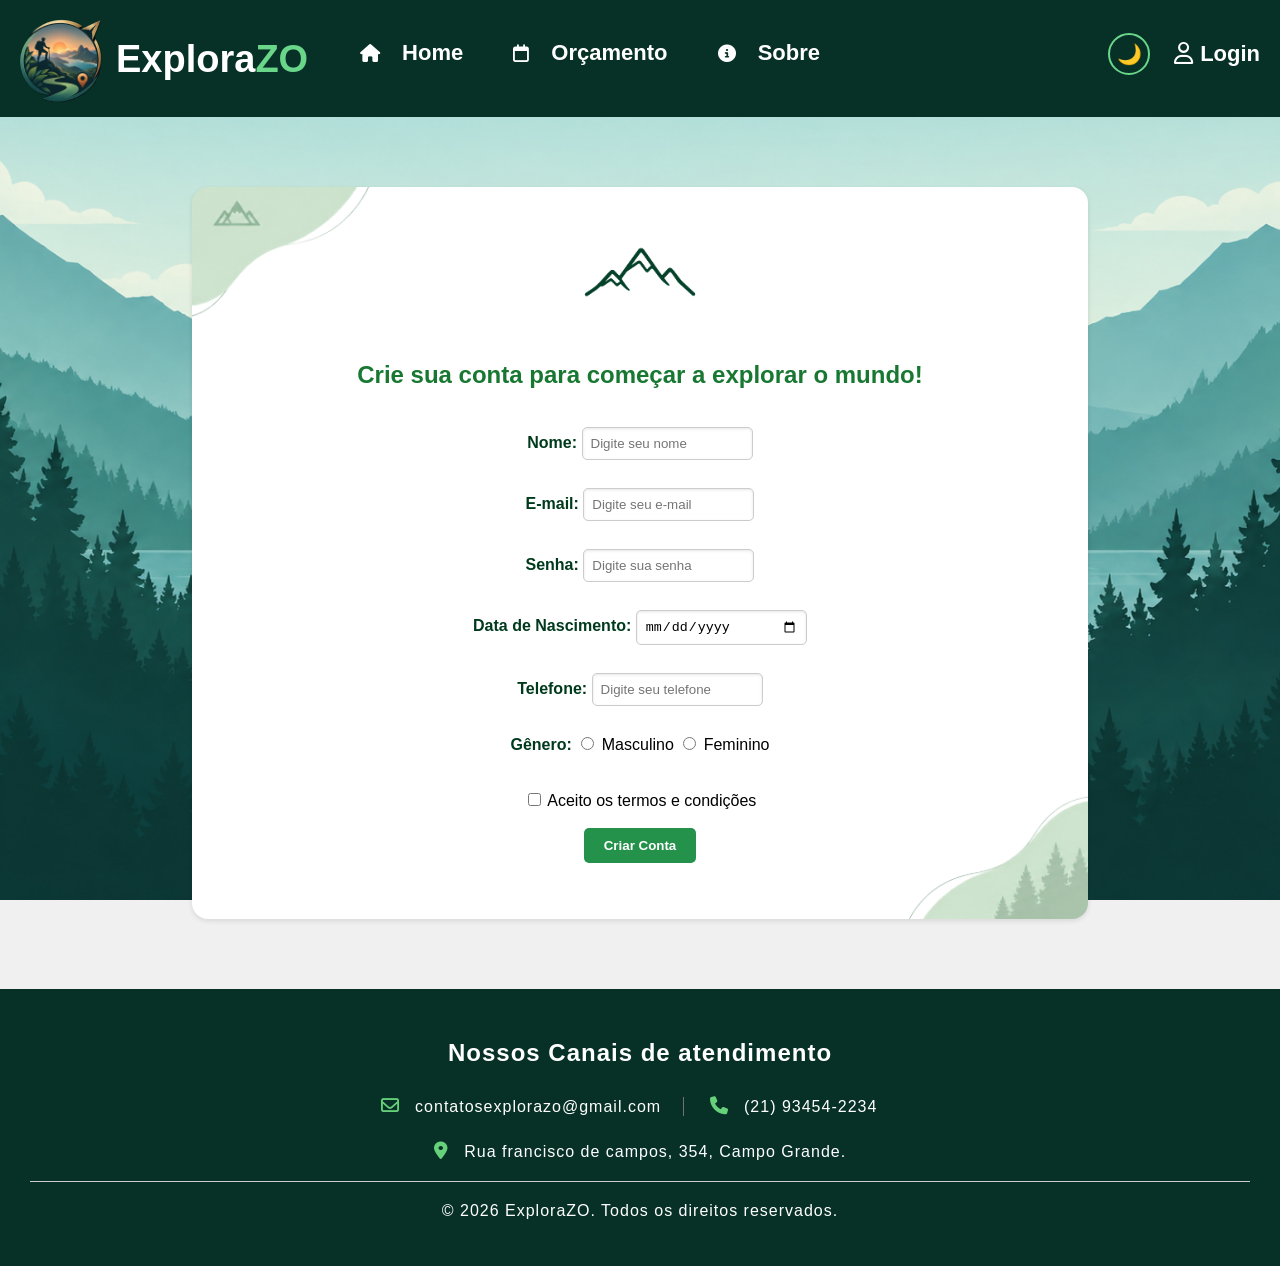
==== criarconta.html @ 8e2c16f5 "Add files via upload" ====
<!--Parte do Brian-->
<!DOCTYPE html>
<html lang="pt-BR">
    <head>
        <meta charset="UTF-8">
        <meta name="viewport" content="width=device-width, initial-scale=1.0">
        <link rel="stylesheet" href="https://cdnjs.cloudflare.com/ajax/libs/font-awesome/6.5.2/css/all.min.css">
        <link rel="stylesheet" href="CSS/style.css" type="text/css">
        <title>ExploraZO - Criar Conta</title>
        <script src="JS/tema.js"></script>
    </head>
    <body>
        <header>
            <img src="imagens/explorazo.png" alt="logo do ExploraZo." width="120px">
            <h1>Explora<span>ZO</span></h1>
            <a href="login.html" id="login"><i class="fa-regular fa-user"></i> Login</a>
        </header>
        <nav>
            <a href="index.html"><i class="fa-solid fa-house"></i> Home</a>
            <a href="orçamento.html"><i class="fa-regular fa-calendar"></i> Orçamento</a>
            <a href="sobre.html"><i class="fa-solid fa-circle-info"></i> Sobre</a>
        </nav>

        <main id="maincriar">
            <img src="imagens/montanha-icon.png" width="130px" height="130px" alt="montanha-icon">
            <section id="principalcriar">
                <h2 style="color: rgb(24, 120, 50);">Crie sua conta para começar a explorar o mundo!</h2><br>

                <form method="GET" action="#" enctype="multipart/form-data">
                    <label for="nome" style="color: #003A1C; font-weight: bold;">Nome:</label>
                    <input type="text" id="nome" class="inputcampo" placeholder="Digite seu nome" required minlength="15" maxlength="60"><br><br>
 
                    <label for="email" style="color: #003A1C; font-weight: bold;">E-mail:</label>
                    <input type="email" id="email" class="inputcampo" placeholder="Digite seu e-mail" required><br><br>

                    <label for="senha" style="color: #003A1C; font-weight: bold;">Senha:</label>
                    <input type="password" id="senha" class="inputcampo" placeholder="Digite sua senha" required minlength="8" maxlength="8"><br><br>

                    <label for="nascimento" style="color: #003A1C; font-weight: bold;">Data de Nascimento:</label>
                    <input type="date" id="nascimento" class="inputcampo" required><br><br>
                    
                    <label for="telefone" style="color: #003A1C; font-weight: bold;">Telefone:</label>
                    <input type="tel" id="telefone" class="inputcampo" placeholder="Digite seu telefone" required minlength="11" maxlength="11"><br><br>

                    <label for="genero" style="color: #003A1C; font-weight: bold;">Gênero:</label>
                    <input type="radio" id="masculino" name="genero" value="masculino" required>
                    <label for="masculino">Masculino</label>
                    <input type="radio" id="feminino" name="genero" value="feminino" required>
                    <label for="feminino">Feminino</label><br><br>
                    

                    <br><input type="checkbox" id="termos" required>
                    <label for="termos">Aceito os termos e condições</label><br><br>
                    <button type="submit">Criar Conta</button><br><br><br>
                </form>
            </section>
        </main>
        <footer style="color: white;">
            <p><h2>Nossos Canais de atendimento</h2>              
            <p id="femail"><i class="fa-regular fa-envelope"></i> contatosexplorazo@gmail.com</p>
            <p id="ftelefone"><i class="fa-solid fa-phone"></i> (21) 93454-2234</p>
            <p><i class="fa-solid fa-location-dot"></i> Rua francisco de campos, 354, Campo Grande.</p><hr>
            <p>&copy; 2026 ExploraZO. Todos os direitos reservados.</p>
        </footer>
    </body>
</html>
    </body>
</html>
---- CSS/style.css ----
/*Essa parte do CSS foi feito pelo Brian*/
* {    
    padding: 0;
    box-sizing: border-box;
}
body {
    font-family: 'Segoe UI', sans-serif;
    background-color: #f0f0f0;
    margin: 0%;
    min-height: 100vh;
    display: flex;
    flex-direction: column;
    background-image: url("../imagens/plano-de-fundo.png");
    background-size: cover; background-position: center; background-repeat: no-repeat; background-attachment: fixed;
}
main {
    background-color: white;
    padding: 20px;
    flex-grow: 1;
    text-align: center;
    margin: 20px;
    border-radius: 16px;
    box-shadow: 0px 2px 5px rgba(0, 0, 0, 0.1);
    background-image: url("../imagens/fundocima.png"), url("../imagens/fundobaixo.png");
    background-position: top left, bottom right; background-size: 800px auto, 800px auto; background-repeat: no-repeat;
    
}
#esqueceumain, #loginmain, #maincriar {
    padding: 20px;
    width: 70%;
    margin: 0 auto; margin-bottom: 70px; margin-top: 70px;
}
#sobremain, #indexmain {
    width: 90%;
    margin: 0 auto;
    margin-top: 20px;
    margin-bottom: 20px;
}
header {
    display: inline-block;
    background-color: #073127;
    color: white;
    font-size: 22px;
    font-weight: bold;
    width: 100%;
}
header img {
    left: 0%;
    top:  0%;
    position: absolute;
}
header h1 {
    font-family: 'Inter', sans-serif;
    margin: 0;
    padding: 26px;
    padding-bottom: 36px;
    margin-left: 90px; margin-top: 12px;
    font-size: 38px;
    font-weight: 700;
}

header h1 span {color: #69d68a; transition: color 0.3s ease;}
header h1 span:hover {color: #a5f3b8;}
    
a#login {
    position: absolute;
    right: 20px;
    top: 41px;
    color: white;
    text-decoration: none;
    gap: 7px;
    color: white;
    text-decoration: none;
    padding-bottom: 15px;
}
nav {
    position: absolute;
    text-align: left;
    padding: 40px;
    margin-left: 300px;
    word-spacing: 15px;
    font-size: 22px;
    display: flex;
    gap: 30px;
}
nav a {
    position: relative;
    color: white;
    padding-bottom: 15px;
    margin-left: 20px;
    color: white;
    font-weight: 600;
    text-decoration: none;
}
nav a:hover, #login:hover {
    color: #a5f3b8;
}
footer {
    text-align: center;
    color: rgb(24, 153, 7);
    padding: 30px;
    background-color: #073127;;
    letter-spacing: 1px;
    width: 100%;
}
section#historia {
    background-color: #F7F9F5;
    padding: 100px;
    border-radius: 10px;
    margin: 20px;
    padding: 20px;

    font-size: 17px;
}
section#historia img {
    width: 80% auto;
    height: 80% auto;
    border-radius: 10px;
}
.valoreslado {
    margin-left: 35px;
}
section#proposito, section#diferenciais {
    text-align: left;
    padding: 100px;
    border-radius: 10px;
    margin: 20px;
    padding: 20px;
    background-color: #F7F9F5;
    font-size: 17px;
}
section#proposito img, section#diferenciais img {
    width: 100%;
}
section#contato {
    text-align: center;
    padding: 100px;
    border-radius: 10px;
    margin: 20px;
    padding: 20px;
    background-color: #F7F9F5;
    font-size: 17px;
}
section#destinos {
    text-align: center;
    font-size: 17px;
}
.lista {
    padding: 10px;
    border-radius: 10px;
    margin: 10px;
    font-size: 17px;

}
.destinos {
    display: inline-block;
    vertical-align: top;
    width: 30%;
    margin: 1%;
}
.destinos img {
    width: 100%;
    height: auto;
    border-radius: 10px;
}
.centro {
    text-align: center;
}
.lado {
    display: inline-block;
    vertical-align: top;
    width: 48%;
}
input#nome, input#email, input#senha, input#telefone, input#nascimento, input#data, textarea#mensagem, select#destino {
    width: 20%;
    padding: 8px;
    margin-bottom: 10px;
    border-radius: 5px;
    border: 1px solid #ccc;
}
button {
    font-weight: 600;
    padding: 10px 20px;
    background-color: #25924B;
    color: white;
    border: none;
    border-radius: 5px;
    cursor: pointer;
}
.botaosemlinha {
    text-decoration: none;
    color: white;
}
button:hover {
    background-color: #37db60;
    color: white;
}
footer hr {
    margin: 20px 0;
    border: none;
    border-bottom: 1px solid #ccc;
}
#femail {
    display: inline-block;
    margin: 10px;
    padding-inline-end: 22px;
    border-right: rgb(114, 114, 114) 1px solid;
}
#ftelefone {
    display: inline-block;
    margin: 10px;
}
i {
    margin-right: 1px;
}
nav a i, .login-btn i {
    font-size: 18px;
}
button i {
    margin-right: 10px;
}
footer i {
    color: #66d17a;
    margin-right: 10px;
    font-size: 18px;
}
.ativo, #login.ativo {
    color: #8fe2a1;
}
a.ativo::after {
    content: "";
    position: absolute;
    bottom: 0;
    left: 0;
    width: 100%;
    height: 3px;
    background-color: #8fe2a1;
    border-radius: 3px;
}
#femail, #ftelefone {
    display: inline-block;
    margin: 10px;
    padding-inline-end: 22px;
}
.inputcampo {
    box-shadow: inset 0 1px 3px rgba(0, 0, 0, 0.1);
}
/*Essa parte do CSS foi feito pelo Brian*/






/*Essa parte do CSS foi feito pelo Bruno*/
.galeria {
    display: grid;
    grid-template-columns: 1fr 1fr;
    grid-template-rows: 150px 150px;
    gap: 5px;
    width: 500px;
}

.galeria img {
    width: 100%;
    height: 100%;
    object-fit: cover;
    border-radius: 15px;
}

.galeria img:first-child {
    grid-row: 1 / 3;
}

#campo-busca {
    display: block;
    margin: 0 auto;
    width: 450px;
    height: 35px;
    margin-top: 75px;
    border-radius: 12px;
    padding-left: 20px;
}

#cliches{
    margin: 10;
    font-size: 22px;
    font-weight: bold;
}

#destaques{
    color: rgb(24, 120, 50);
    font-size: 40px;
    font-weight: bold;
    margin: 15px;
}

#mapa {
    position: relative;
    top: 20px;
}

.fotobaixo {
    width: 30%;
    border-radius: 15px;
}

#container {
    display: flex;
    align-items: center;
    text-align: center;
    gap: 65px;
    margin: 0 auto;
    justify-content: center;
}

#mapa {
    width: 400px;
    height: auto;
    border-radius: 10px;
}

#bloco1 img {
    margin: 15px;
    border-radius: 15px;
    width: 100%;
    height: 100%;
    object-fit: cover;
}

#bloco1 {
    display: grid;
    grid-template-columns: 1fr 1fr;
    grid-template-rows: 150px 150px;
    gap: 5px;
    width: 500px;
}

#bloco1 img:first-child {
    grid-row: 1 / 3;
}
/*Essa parte do CSS foi feito pelo Bruno*/






/*Essa parte do CSS foi feito pelo Vinicius*/
body:has(#experiencias) main {
    width: calc(100% - 40px);
    max-width: 1200px;
    margin: 25px auto;
    padding: 30px;
    box-sizing: border-box;
    background-color: #fff;
}

body:has(#experiencias) main h2 {
    color: rgb(24, 120, 50);
}

.introducao {
    max-width: 750px;
    margin: 0 auto 24px;
    color: #606860;
    line-height: 1.6;
}

body:has(#experiencias) #destinos {
    margin-bottom: 35px;
}

.lista-destinos {
    display: grid;
    grid-template-columns: repeat(3, minmax(0, 1fr));
    gap: 22px;
    margin-top: 25px;
}

body:has(#experiencias) .destinos {
    width: 100%;
    min-width: 0;
    margin: 0;
}

body:has(#experiencias) .destinos img {
    display: block;
    width: 100%;
    height: 220px;
    object-fit: cover;
    border-radius: 10px;
}

body:has(#experiencias) .destinos figcaption {
    padding: 10px 5px;
    font-weight: bold;
}

#experiencias {
    padding: 30px 22px;
    margin: 0 0 30px;
    text-align: center;
    background-color: #f7f9f5;
    border-radius: 12px;
}

#experiencias h2 {
    margin-top: 0;
    margin-bottom: 8px;
    font-size: 28px;
}

.lista-servicos {
    display: grid;
    grid-template-columns: repeat(2, minmax(0, 1fr));
    gap: 20px;
    max-width: 900px;
    margin: 25px auto;
}

.servico {
    padding: 22px;
    text-align: left;
    background-color: #fff;
    border: 1px solid #dce7dc;
    border-radius: 10px;
    transition: box-shadow 0.2s, transform 0.2s;
}

.servico:hover {
    transform: translateY(-3px);
    box-shadow: 0 5px 14px rgba(0, 0, 0, 0.08);
}

.servico h3 {
    margin-top: 0;
    color: rgb(24, 120, 50);
    font-size: 20px;
}

.servico p {
    color: #555;
    line-height: 1.6;
}

.servico span {
    display: block;
    margin-top: 14px;
    color: rgb(24, 120, 50);
    font-size: 14px;
    font-weight: bold;
}

.aviso-servicos {
    color: #666;
    font-size: 13px;
}

/* Formulário */
body:has(#experiencias) #orcamento {
    padding: 30px 22px;
    margin-bottom: 25px;
    background-color: #fff;
    border-radius: 12px;
    text-align: center;
}

#orcamento form {
    width: 100%;
    max-width: 760px;
    margin: 25px auto 0;
    text-align: left;
}

#orcamento .campo {
    margin-bottom: 18px;
}

#orcamento .campo > label {
    display: block;
    margin-bottom: 7px;
    font-weight: 600;
}

#orcamento .campo input,
#orcamento .campo select,
#orcamento .campo textarea {
    display: block;
    width: 100%;
    padding: 12px;
    box-sizing: border-box;
    border: 1px solid #cfd8cf;
    border-radius: 7px;
    background-color: #fff;
    font-family: inherit;
    font-size: 15px;
}

#orcamento .campo input:focus,
#orcamento .campo select:focus,
#orcamento .campo textarea:focus {
    outline: 2px solid #9cc8a2;
    border-color: rgb(24, 120, 50);
}

#orcamento .campo textarea {
    resize: vertical;
}

/* Opções de pessoas e serviços */
#orcamento fieldset {
    margin: 20px 0;
    padding: 15px 18px;
    border: 1px solid #d5dfd4;
    border-radius: 8px;
}

#orcamento legend {
    padding: 0 6px;
    color: rgb(24, 120, 50);
    font-weight: bold;
}

#orcamento .opcao {
    display: flex;
    align-items: center;
    gap: 9px;
    margin: 10px 0;
    font-weight: normal;
    cursor: pointer;
}

#orcamento .opcao input {
    width: auto;
    margin: 0;
    accent-color: rgb(24, 120, 50);
}

/* Botão */
#orcamento button {
    display: block;
    width: 100%;
    padding: 14px 20px;
    margin-top: 20px;
    background-color: rgb(24, 120, 50);
    color: #fff;
    border: none;
    border-radius: 7px;
    font-size: 16px;
    font-weight: bold;
    cursor: pointer;
    transition: background-color 0.2s;
}

#orcamento button:hover {
    background-color: rgb(17, 95, 39);
}

.nota-formulario {
    color: #777;
    font-size: 12px;
    text-align: center;
}

/* Responsividade */
@media (max-width: 800px) {
    body:has(#experiencias) main {
        width: calc(100% - 24px);
        padding: 18px;
    }

    .lista-destinos {
        grid-template-columns: repeat(2, minmax(0, 1fr));
    }
}

@media (max-width: 600px) {
    body:has(#experiencias) main {
        width: 100%;
        margin: 12px auto;
        padding: 12px;
    }

    .lista-destinos,
    .lista-servicos {
        grid-template-columns: 1fr;
    }

    #experiencias,
    body:has(#experiencias) #orcamento {
        padding: 22px 14px;
    }

    .servico {
        padding: 18px;
    }
}

/* Mensagens de erro do formulário (JavaScript) */
.erro {
    display: block;
    margin-top: 6px;
    color: #b3261e;
    font-size: 13px;
}

/* Resumo do pedido (JavaScript) */
#resumo {
    max-width: 760px;
    margin: 25px auto 0;
    padding: 22px;
    text-align: left;
    background-color: #f7f9f5;
    border: 1px solid #d5dfd4;
    border-radius: 10px;
}

#resumo h3 {
    margin-top: 0;
    color: rgb(24, 120, 50);
}

#resumo dt {
    margin-top: 10px;
    font-weight: bold;
}

#resumo dd {
    margin: 2px 0 0;
    white-space: pre-line;
}

#orcamento #resumo button.secundario {
    background-color: #fff;
    color: rgb(24, 120, 50);
    border: 2px solid rgb(24, 120, 50);
}

/* Cards de serviços e fotos de destinos clicáveis (JavaScript) */
#experiencias .servico[role="button"],
#destinos .destinos[role="button"] {
    cursor: pointer;
}

#experiencias .servico.selecionado {
    background-color: #eef7ef;
    border-color: rgb(24, 120, 50);
    box-shadow: 0 0 0 2px rgb(24, 120, 50);
}

#experiencias .servico:focus-visible {
    outline: 2px solid #9cc8a2;
    outline-offset: 2px;
}

#destinos .destinos:focus-visible {
    outline: 2px solid #9cc8a2;
    outline-offset: 4px;
    border-radius: 10px;
}

/* Janelas (modais) de serviços e destinos (JavaScript) */
.modal-fundo {
    position: fixed;
    top: 0;
    right: 0;
    bottom: 0;
    left: 0;
    z-index: 1000;
    display: flex;
    align-items: center;
    justify-content: center;
    padding: 20px;
    background-color: rgba(0, 0, 0, 0.55);
}

.modal-fundo[hidden] {
    display: none !important;
}

.modal-caixa {
    position: relative;
    width: 100%;
    max-width: 480px;
    max-height: 90vh;
    overflow-y: auto;
    padding: 28px 24px 24px;
    text-align: left;
    background-color: #fff;
    border-radius: 12px;
    box-shadow: 0 10px 30px rgba(0, 0, 0, 0.25);
}

.modal-caixa h3 {
    margin: 0 0 10px;
    padding-right: 30px;
    color: rgb(24, 120, 50);
    font-size: 22px;
}

.modal-caixa p {
    color: #555;
    line-height: 1.6;
}

.modal-caixa ul {
    margin: 14px 0 20px;
    padding-left: 20px;
    color: #333;
    line-height: 1.8;
}

.modal-caixa img {
    display: block;
    width: 100%;
    height: 200px;
    margin: 12px 0 16px;
    object-fit: cover;
    border-radius: 8px;
}

#modal-adicionar,
#destino-escolher {
    display: block;
    width: 100%;
    padding: 12px 20px;
    background-color: rgb(24, 120, 50);
    color: #fff;
    border: none;
    border-radius: 7px;
    font-size: 16px;
    font-weight: bold;
    cursor: pointer;
}

#modal-adicionar:hover,
#destino-escolher:hover {
    background-color: rgb(17, 95, 39);
}

.botao-link {
    display: block;
    margin-bottom: 10px;
    padding: 12px 20px;
    text-align: center;
    color: rgb(24, 120, 50);
    border: 2px solid rgb(24, 120, 50);
    border-radius: 7px;
    font-weight: bold;
    text-decoration: none;
}

.botao-link:hover {
    background-color: #eef7ef;
}

.modal-fechar {
    position: absolute;
    top: 8px;
    right: 12px;
    padding: 0 8px;
    background: none;
    color: #666;
    border: none;
    font-size: 28px;
    line-height: 1;
    cursor: pointer;
}

.modal-fechar:hover {
    background: none;
    color: #000;
}
/*Essa parte do CSS foi feito pelo Vinicius*/






/*Essa parte do CSS foi feito pelo Bruno - página inicial*/


#indexmain {
    width: 90%;
    max-width: 1500px;

    margin: 25px auto;
    padding: 35px;

    background-color: #202e29;
    border-radius: 15px;
    color: white;

    box-sizing: border-box;
}

/* APRESENTAÇÃO */

#indexmain #topo-home {
    display: grid;
    grid-template-columns: 1.2fr 1fr;
    gap: 35px;
}

#indexmain #conteudo-home {
    display: flex;
    flex-direction: column;
    min-width: 0;
}

#indexmain h1 {
    font-size: 36px;
    line-height: 1.15;
    margin: 0 0 15px;
}

#indexmain h1 span {
    color: #70db91;
}

#indexmain .descricao-home {
    font-size: 16px;
    line-height: 1.6;
    color: #dddddd;
    margin: 0 0 20px;
}

/* BOTÕES */

#indexmain .botoes-home {
    display: flex;
    flex-wrap: wrap;
    gap: 15px;
    margin-bottom: 25px;
}

#indexmain .botao-principal,
#indexmain .botao-secundario {
    display: inline-block;
    padding: 12px 24px;

    border-radius: 12px;
    font-weight: bold;
    text-decoration: none;
    text-align: center;

    transition: 0.2s;
}

#indexmain .botao-principal {
    background-color: #70db91;
    color: #103b2b;
}

#indexmain .botao-secundario {
    border: 1px solid #70db91;
    color: white;
}

#indexmain .botao-principal:hover {
    background-color: #91f1ae;
}

#indexmain .botao-secundario:hover {
    background-color: #315344;
}

/* TÍTULOS DAS SEÇÕES */

#indexmain #destinos h2,
#indexmain #quem-somos h2,
#indexmain #porque-contratar h2,
#indexmain #outros-destinos h2,
#indexmain #duvidas-frequentes h2 {
    font-size: 23px;
    margin: 0 0 15px;

    border-left: 5px solid #70db91;
    padding-left: 10px;
}

/* DESTINOS EM DESTAQUE */

#indexmain .lista-destinos {
    display: grid;
    grid-template-columns: repeat(3, minmax(0, 1fr));
    gap: 15px;
}

/* CARDS DE DESTINOS */

#indexmain .card-destino,
#indexmain .card-outro {
    display: flex;
    flex-direction: column;
    align-items: flex-start;
    gap: 12px;

    min-width: 0;
    padding: 18px;

    background-color: #293d35;
    border: 1px solid #385247;
    border-radius: 18px;

    transition: 0.2s;
}

#indexmain .card-destino:hover,
#indexmain .card-outro:hover {
    transform: translateY(-5px);
    border-color: #70db91;
    background-color: #30493e;
}

#indexmain .card-destino h3,
#indexmain .card-outro h3 {
    font-size: 17px;
    margin: 0;
}

#indexmain .card-destino p,
#indexmain .card-outro p {
    font-size: 13px;
    line-height: 1.5;
    color: #dddddd;
    margin: 0;
}

#indexmain .card-destino span,
#indexmain .card-outro span {
    margin-top: auto;
    padding: 5px 10px;

    border: 1px solid #70db91;
    border-radius: 20px;

    color: #85e8a1;
    font-size: 12px;
}

/* MAPA */

#indexmain #map {
    width: 100%;
    min-height: 400px;

    background-color: #283b34;
    border: 1px solid #668577;
    border-radius: 20px;

    box-sizing: border-box;
}

/* QUEM SOMOS NÓS */

#indexmain #quem-somos {
    display: flex;
    align-items: center;
    justify-content: space-between;
    gap: 35px;

    margin-top: 45px;
    padding: 30px;

    background-color: #293d35;
    border: 1px solid #385247;
    border-radius: 18px;
}

#indexmain .texto-quem-somos {
    max-width: 750px;
}

#indexmain #quem-somos p {
    font-size: 15px;
    line-height: 1.7;
    color: #dddddd;
    margin: 0;
}

#indexmain #quem-somos .botao-principal {
    flex-shrink: 0;
}

/* POR QUE NOS CONTRATAR */

#indexmain #porque-contratar {
    margin-top: 45px;
}

#indexmain .descricao-vantagens,
#indexmain .descricao-destinos,
#indexmain .descricao-duvidas {
    font-size: 16px;
    line-height: 1.6;
    color: #dddddd;
    margin: 0 0 25px;
}

/* GRID DAS VANTAGENS */

#indexmain .grid-vantagens {
    display: grid;
    grid-template-columns: repeat(4, minmax(0, 1fr));
    gap: 20px;
}

/* CARDS DAS VANTAGENS */

#indexmain .card-vantagem {
    display: flex;
    flex-direction: column;
    gap: 12px;

    min-width: 0;
    padding: 22px;

    background-color: #293d35;
    border: 1px solid #385247;
    border-radius: 18px;

    transition: 0.2s;
}

#indexmain .card-vantagem:hover {
    transform: translateY(-5px);
    border-color: #70db91;
    background-color: #30493e;
}

#indexmain .card-vantagem i {
    font-size: 27px;
    color: #70db91;
    margin-bottom: 5px;
}

#indexmain .card-vantagem h3 {
    font-size: 17px;
    margin: 0;
}

#indexmain .card-vantagem p {
    font-size: 14px;
    line-height: 1.6;
    color: #dddddd;
    margin: 0;
}

/* OUTROS DESTINOS */

#indexmain #outros-destinos {
    margin-top: 45px;
}

#indexmain .grid-destinos {
    display: grid;
    grid-template-columns: repeat(4, minmax(0, 1fr));
    gap: 20px;
}

#indexmain .card-outro {
    min-height: 160px;
    padding: 22px;
}

/* DÚVIDAS FREQUENTES */

#indexmain #duvidas-frequentes {
    margin-top: 45px;
}

#indexmain .lista-duvidas {
    display: flex;
    flex-direction: column;
    gap: 12px;
}

/* CAIXAS DAS PERGUNTAS */

#indexmain .duvida {
    background-color: #293d35;
    border: 1px solid #385247;
    border-radius: 15px;

    overflow: hidden;
    transition: 0.2s;
}

#indexmain .duvida:hover {
    border-color: #70db91;
}

#indexmain .duvida[open] {
    border-color: #70db91;
    background-color: #30493e;
}

/* TÍTULOS DAS PERGUNTAS */

#indexmain .duvida summary {
    display: flex;
    align-items: center;
    justify-content: space-between;
    gap: 15px;

    padding: 20px;

    cursor: pointer;
    font-size: 16px;
    font-weight: bold;
    list-style: none;
}

#indexmain .duvida summary::-webkit-details-marker {
    display: none;
}

/* ÍCONE DE ABRIR E FECHAR */

#indexmain .duvida summary::after {
    content: "+";

    font-size: 25px;
    font-weight: normal;
    color: #70db91;
}

#indexmain .duvida[open] summary::after {
    content: "−";
}

/* RESPOSTAS */

#indexmain .duvida p {
    font-size: 15px;
    line-height: 1.7;
    color: #dddddd;

    margin: 0;
    padding: 0 20px 20px;
}

/* RESPONSIVIDADE - TABLETS */

@media (max-width: 1100px) {

    #indexmain #topo-home {
        grid-template-columns: 1fr;
    }

    #indexmain #map {
        min-height: 350px;
    }

    #indexmain .grid-vantagens,
    #indexmain .grid-destinos {
        grid-template-columns: repeat(2, minmax(0, 1fr));
    }

}

/* RESPONSIVIDADE - CELULARES */

@media (max-width: 650px) {

    #indexmain {
        width: 95%;
        padding: 20px;
    }

    #indexmain h1 {
        font-size: 28px;
    }

    #indexmain .lista-destinos,
    #indexmain .grid-vantagens,
    #indexmain .grid-destinos {
        grid-template-columns: 1fr;
    }

    #indexmain #quem-somos {
        flex-direction: column;
        align-items: flex-start;
        padding: 22px;
    }

    #indexmain #map {
        min-height: 300px;
    }

    #indexmain .duvida summary {
        font-size: 14px;
        padding: 15px;
    }

    #indexmain .duvida p {
        font-size: 14px;
        padding: 0 15px 15px;
    }

}
/*Essa parte foi feita pelo bruno*/

/*Essa parte do CSS foi feito pelo Vinicius - modo claro e escuro*/

#botao-tema {
    position: absolute;
    top: 33px;
    right: 130px;
    z-index: 900;
    width: 42px;
    height: 42px;
    padding: 0;
    font-size: 20px;
    line-height: 1;
    background-color: transparent;
    color: #fff;
    border: 2px solid #69d68a;
    border-radius: 50%;
    cursor: pointer;
}

#botao-tema:hover {
    background-color: rgba(105, 214, 138, 0.2);
}

#botao-tema.flutuante {
    position: fixed;
    top: auto;
    right: 18px;
    bottom: 18px;
    background-color: #073127;
    box-shadow: 0 4px 12px rgba(0, 0, 0, 0.3);
}

/* Home no modo claro (a home do Bruno é escura por padrão) */

html:not(.modo-escuro) #indexmain {
    background-color: #fff;
    color: #1f2d27;
}

html:not(.modo-escuro) #indexmain h1 span {
    color: rgb(24, 120, 50);
}

html:not(.modo-escuro) #indexmain #destinos h2,
html:not(.modo-escuro) #indexmain #quem-somos h2,
html:not(.modo-escuro) #indexmain #porque-contratar h2,
html:not(.modo-escuro) #indexmain #outros-destinos h2,
html:not(.modo-escuro) #indexmain #duvidas-frequentes h2 {
    color: rgb(24, 120, 50);
    border-left-color: rgb(24, 120, 50);
}

html:not(.modo-escuro) #indexmain .descricao-home,
html:not(.modo-escuro) #indexmain .descricao-vantagens,
html:not(.modo-escuro) #indexmain .descricao-destinos,
html:not(.modo-escuro) #indexmain .descricao-duvidas,
html:not(.modo-escuro) #indexmain .card-destino p,
html:not(.modo-escuro) #indexmain .card-outro p,
html:not(.modo-escuro) #indexmain .card-vantagem p,
html:not(.modo-escuro) #indexmain #quem-somos p,
html:not(.modo-escuro) #indexmain .duvida p {
    color: #555;
}

html:not(.modo-escuro) #indexmain .botao-principal {
    background-color: rgb(24, 120, 50);
    color: #fff;
}

html:not(.modo-escuro) #indexmain .botao-principal:hover {
    background-color: rgb(17, 95, 39);
}

html:not(.modo-escuro) #indexmain .botao-secundario {
    border-color: rgb(24, 120, 50);
    color: rgb(24, 120, 50);
}

html:not(.modo-escuro) #indexmain .botao-secundario:hover {
    background-color: #eef7ef;
}

html:not(.modo-escuro) #indexmain .card-destino,
html:not(.modo-escuro) #indexmain .card-outro,
html:not(.modo-escuro) #indexmain .card-vantagem,
html:not(.modo-escuro) #indexmain #quem-somos,
html:not(.modo-escuro) #indexmain .duvida {
    background-color: #f7f9f5;
    border-color: #dce7dc;
}

html:not(.modo-escuro) #indexmain .card-destino:hover,
html:not(.modo-escuro) #indexmain .card-outro:hover,
html:not(.modo-escuro) #indexmain .card-vantagem:hover,
html:not(.modo-escuro) #indexmain .duvida:hover,
html:not(.modo-escuro) #indexmain .duvida[open] {
    background-color: #eef7ef;
    border-color: rgb(24, 120, 50);
}

html:not(.modo-escuro) #indexmain .card-destino span,
html:not(.modo-escuro) #indexmain .card-outro span {
    border-color: rgb(24, 120, 50);
    color: rgb(24, 120, 50);
}

html:not(.modo-escuro) #indexmain .card-vantagem i,
html:not(.modo-escuro) #indexmain .duvida summary::after {
    color: rgb(24, 120, 50);
}

html:not(.modo-escuro) #indexmain #map {
    background-color: #eef2ee;
    border-color: #cfd8cf;
}

/* Modo escuro em todas as páginas */

html.modo-escuro {
    color-scheme: dark;
}

html.modo-escuro body {
    background-color: #17201c !important;
    background-blend-mode: multiply;
    color: #e6ece8;
}

html.modo-escuro main:not(#indexmain) {
    background-color: #232d29 !important;
    color: #e6ece8 !important;
    box-shadow: 0 2px 8px rgba(0, 0, 0, 0.5);
}

html.modo-escuro #experiencias,
html.modo-escuro #historia,
html.modo-escuro #proposito,
html.modo-escuro #diferenciais,
html.modo-escuro #contato,
html.modo-escuro #resumo {
    background-color: #1c2521 !important;
    border-color: #3a4a43 !important;
}

html.modo-escuro #orcamento,
html.modo-escuro #principalcriar {
    background-color: transparent !important;
}

html.modo-escuro main:not(#indexmain) h1,
html.modo-escuro main:not(#indexmain) h2,
html.modo-escuro main:not(#indexmain) h3,
html.modo-escuro main:not(#indexmain) legend {
    color: #6fd58c !important;
}

html.modo-escuro main:not(#indexmain) p,
html.modo-escuro main:not(#indexmain) li,
html.modo-escuro main:not(#indexmain) label,
html.modo-escuro main:not(#indexmain) dd,
html.modo-escuro main:not(#indexmain) dt,
html.modo-escuro main:not(#indexmain) figcaption {
    color: #d5dfd9 !important;
}

html.modo-escuro main:not(#indexmain) a:not(.botaosemlinha):not(.botao-link) {
    color: #8fe2a1;
}

html.modo-escuro .servico {
    background-color: #1c2521 !important;
    border-color: #3a4a43 !important;
}

html.modo-escuro .servico.selecionado {
    background-color: #1f3a2a !important;
    border-color: #6fd58c !important;
    box-shadow: 0 0 0 2px #6fd58c;
}

html.modo-escuro main:not(#indexmain) fieldset {
    border-color: #3a4a43 !important;
}

html.modo-escuro main:not(#indexmain) hr {
    border-color: #3a4a43;
}

html.modo-escuro main:not(#indexmain) input:not([type="checkbox"]):not([type="radio"]):not([type="submit"]),
html.modo-escuro main:not(#indexmain) textarea,
html.modo-escuro main:not(#indexmain) select {
    background-color: #1c2521 !important;
    color: #e6ece8 !important;
    border-color: #3a4a43 !important;
}

html.modo-escuro main:not(#indexmain) input::placeholder,
html.modo-escuro main:not(#indexmain) textarea::placeholder {
    color: #8a9a92;
}

html.modo-escuro .erro {
    color: #ff8a80;
}

html.modo-escuro #orcamento #resumo button.secundario {
    background-color: transparent;
    color: #6fd58c;
    border-color: #6fd58c;
}

html.modo-escuro .modal-caixa {
    background-color: #232d29 !important;
    color: #e6ece8;
}

html.modo-escuro .modal-caixa h3 {
    color: #6fd58c !important;
}

html.modo-escuro .modal-caixa p,
html.modo-escuro .modal-caixa li {
    color: #d5dfd9 !important;
}

html.modo-escuro .modal-fechar {
    color: #aab6af;
}

html.modo-escuro .modal-fechar:hover {
    color: #fff;
}

html.modo-escuro .botao-link {
    color: #6fd58c;
    border-color: #6fd58c;
}

html.modo-escuro .botao-link:hover {
    background-color: #1f3a2a;
}
/*Essa parte do CSS foi feito pelo Vinicius - modo claro e escuro*/
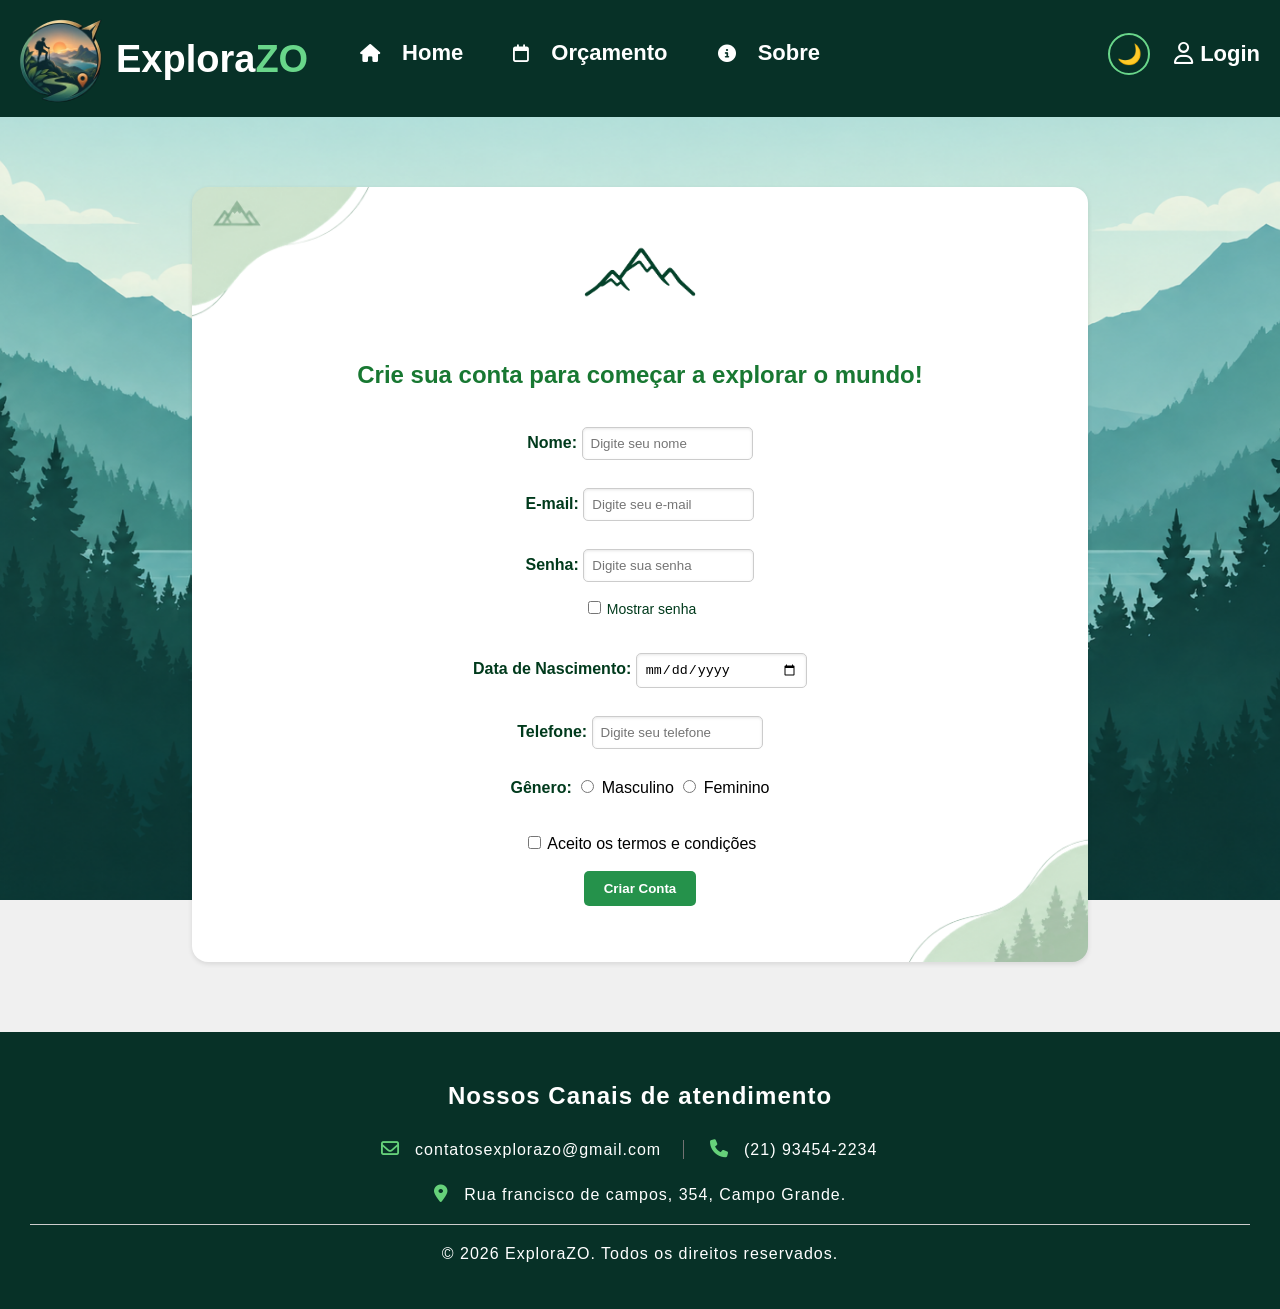
==== commit 7bddf3fd: "Update criarconta.html with script reference Added a script reference for criarconta.js and ensured " ====
--- a/criarconta.html
+++ b/criarconta.html
@@ -62,7 +62,6 @@
             <p><i class="fa-solid fa-location-dot"></i> Rua francisco de campos, 354, Campo Grande.</p><hr>
             <p>&copy; 2026 ExploraZO. Todos os direitos reservados.</p>
         </footer>
+        <script src="JS/criarconta.js"></script>
     </body>
 </html>
-    </body>
-</html>
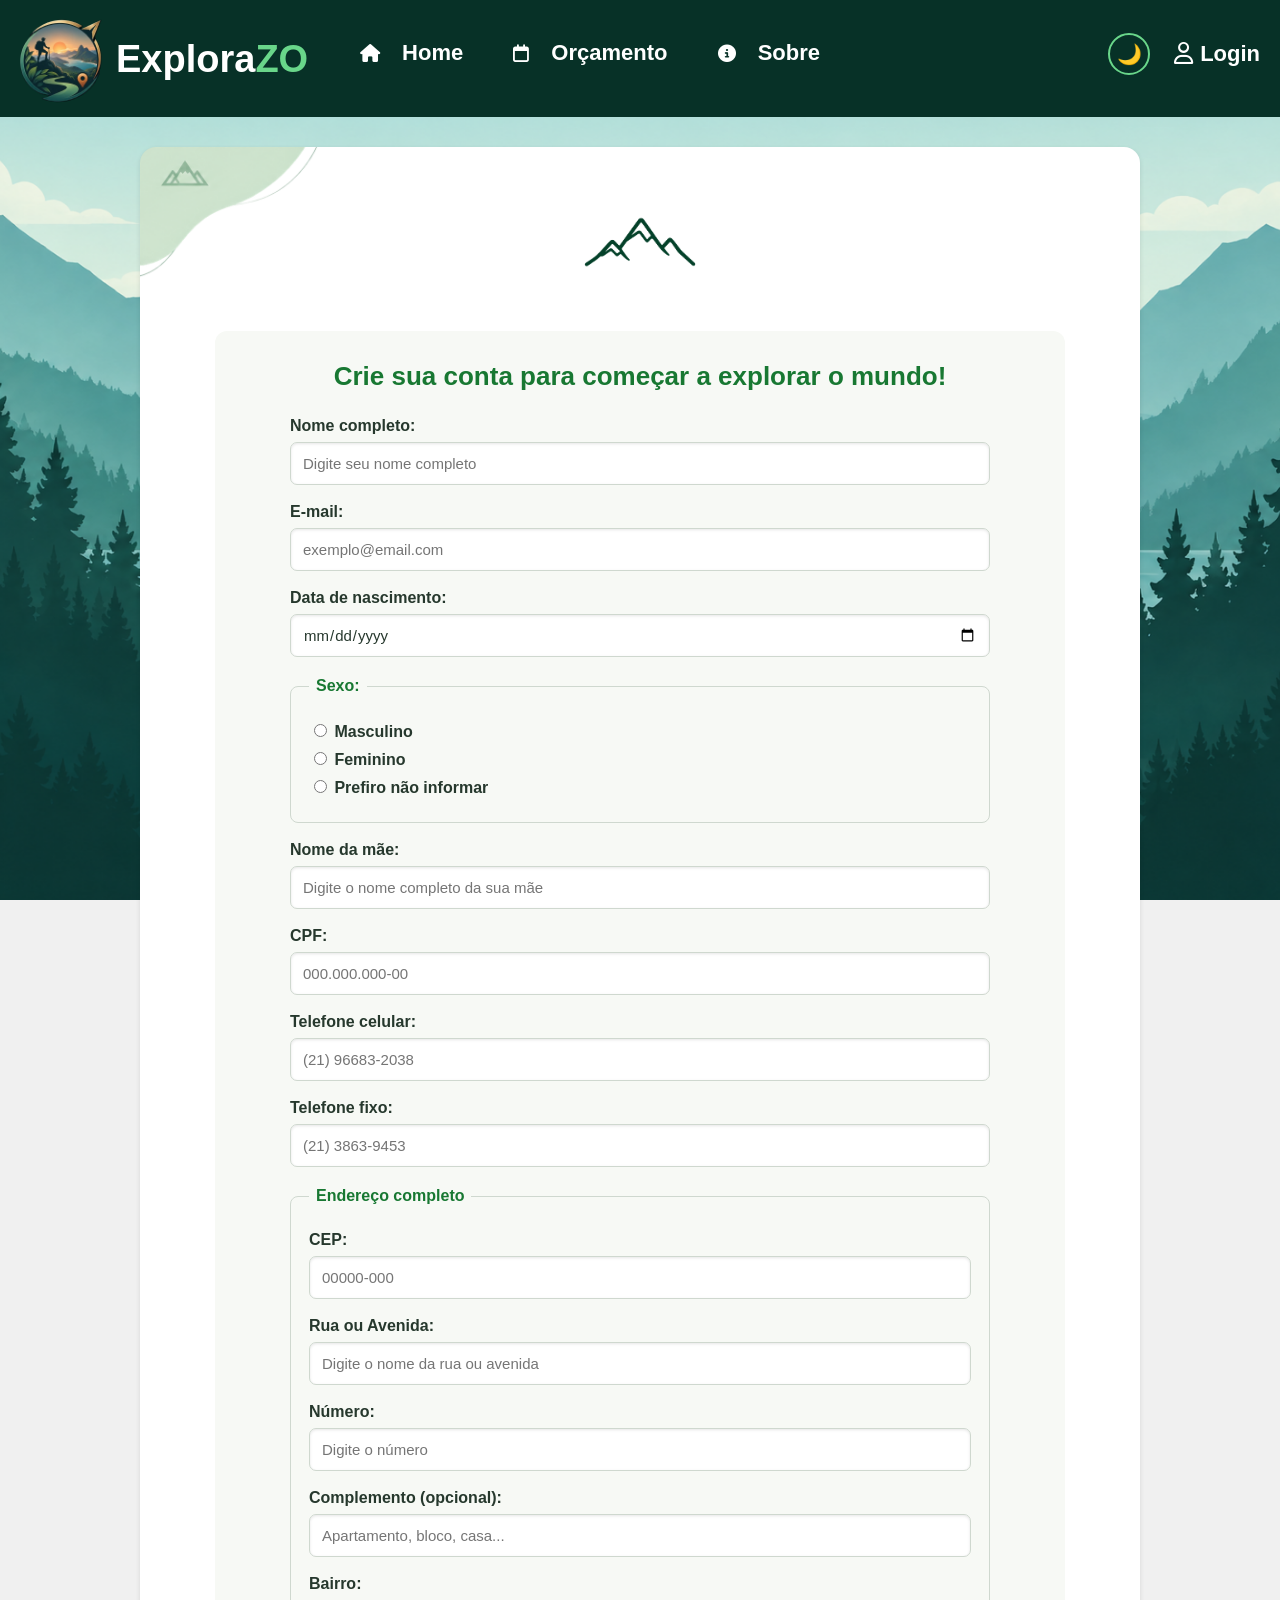
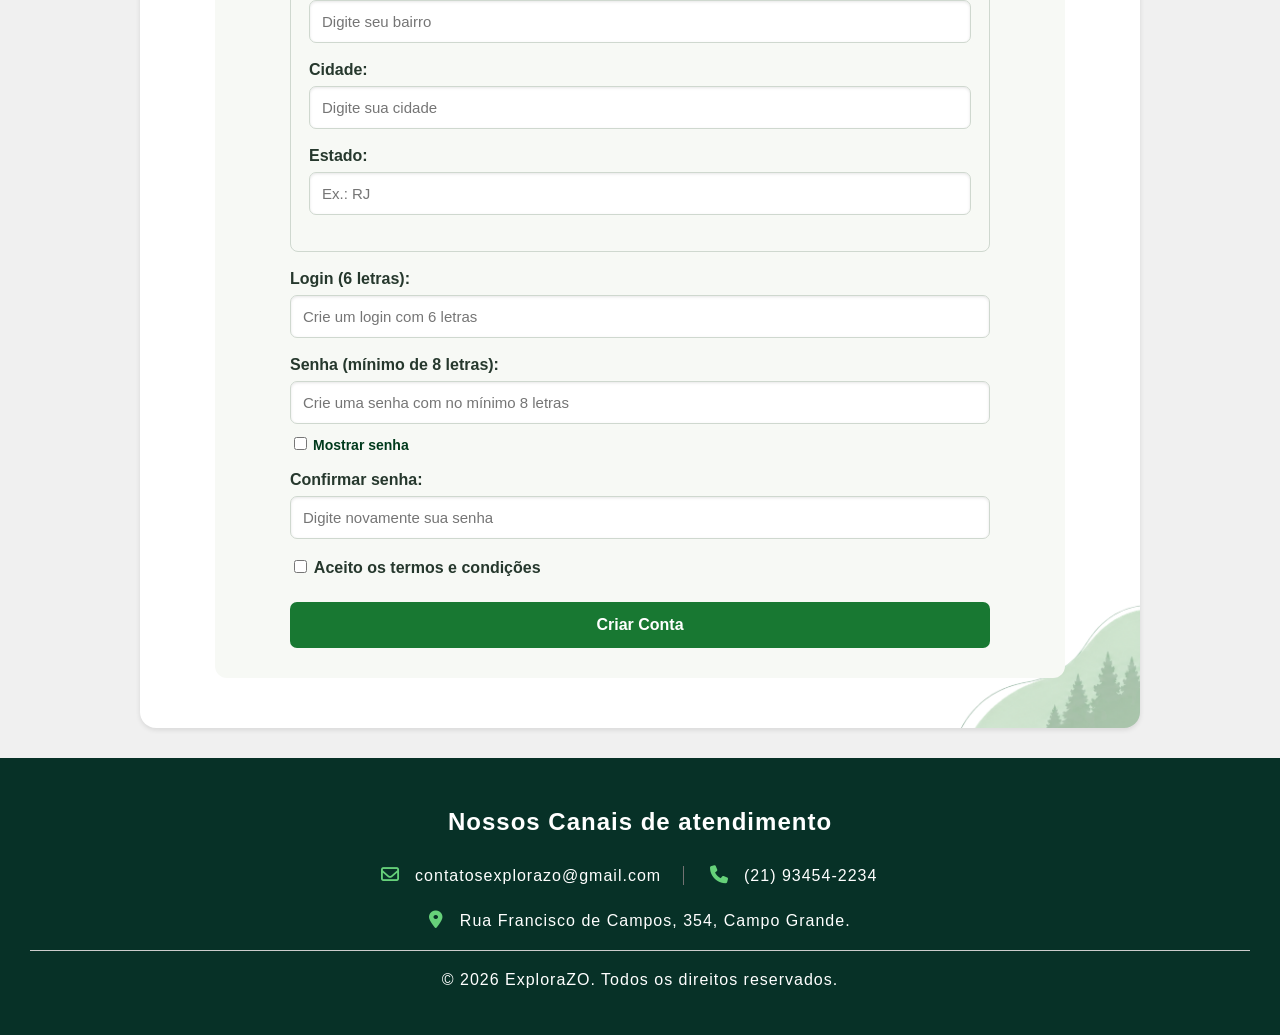
==== commit 7c09f09a: "Revamp account creation form in criarconta.html Updated the 'criarconta.html' file to enhance the ac" ====
--- a/criarconta.html
+++ b/criarconta.html
@@ -1,67 +1,169 @@
-<!--Parte do Brian-->
+<!-- Parte do Brian -->
 <!DOCTYPE html>
 <html lang="pt-BR">
-    <head>
-        <meta charset="UTF-8">
-        <meta name="viewport" content="width=device-width, initial-scale=1.0">
-        <link rel="stylesheet" href="https://cdnjs.cloudflare.com/ajax/libs/font-awesome/6.5.2/css/all.min.css">
-        <link rel="stylesheet" href="CSS/style.css" type="text/css">
-        <title>ExploraZO - Criar Conta</title>
-        <script src="JS/tema.js"></script>
-    </head>
-    <body>
-        <header>
-            <img src="imagens/explorazo.png" alt="logo do ExploraZo." width="120px">
-            <h1>Explora<span>ZO</span></h1>
-            <a href="login.html" id="login"><i class="fa-regular fa-user"></i> Login</a>
-        </header>
-        <nav>
-            <a href="index.html"><i class="fa-solid fa-house"></i> Home</a>
-            <a href="orçamento.html"><i class="fa-regular fa-calendar"></i> Orçamento</a>
-            <a href="sobre.html"><i class="fa-solid fa-circle-info"></i> Sobre</a>
-        </nav>
+<head>
+    <meta charset="UTF-8">
+    <meta name="viewport" content="width=device-width, initial-scale=1.0">
+    <link rel="stylesheet" href="https://cdnjs.cloudflare.com/ajax/libs/font-awesome/6.5.2/css/all.min.css">
+    <link rel="stylesheet" href="CSS/style.css">
+    <title>ExploraZO - Criar Conta</title>
+    <script src="JS/tema.js"></script>
+    <script src="JS/topo.js" defer></script>
+</head>
+<body>
+    <header>
+        <img src="imagens/explorazo.png" alt="Logo do ExploraZO" width="120">
+        <h1>Explora<span>ZO</span></h1>
+        <a href="login.html" id="login"><i class="fa-regular fa-user"></i> Login</a>
+    </header>
 
-        <main id="maincriar">
-            <img src="imagens/montanha-icon.png" width="130px" height="130px" alt="montanha-icon">
-            <section id="principalcriar">
-                <h2 style="color: rgb(24, 120, 50);">Crie sua conta para começar a explorar o mundo!</h2><br>
+    <nav>
+        <a href="index.html"><i class="fa-solid fa-house"></i> Home</a>
+        <a href="orçamento.html"><i class="fa-regular fa-calendar"></i> Orçamento</a>
+        <a href="sobre.html"><i class="fa-solid fa-circle-info"></i> Sobre</a>
+    </nav>
 
-                <form method="GET" action="#" enctype="multipart/form-data">
-                    <label for="nome" style="color: #003A1C; font-weight: bold;">Nome:</label>
-                    <input type="text" id="nome" class="inputcampo" placeholder="Digite seu nome" required minlength="15" maxlength="60"><br><br>
- 
-                    <label for="email" style="color: #003A1C; font-weight: bold;">E-mail:</label>
-                    <input type="email" id="email" class="inputcampo" placeholder="Digite seu e-mail" required><br><br>
+    <main id="maincriar">
+        <img src="imagens/montanha-icon.png" width="130" height="130" alt="Montanhas">
 
-                    <label for="senha" style="color: #003A1C; font-weight: bold;">Senha:</label>
-                    <input type="password" id="senha" class="inputcampo" placeholder="Digite sua senha" required minlength="8" maxlength="8"><br><br>
+        <section id="principalcriar">
+            <h2>Crie sua conta para começar a explorar o mundo!</h2>
 
-                    <label for="nascimento" style="color: #003A1C; font-weight: bold;">Data de Nascimento:</label>
-                    <input type="date" id="nascimento" class="inputcampo" required><br><br>
-                    
-                    <label for="telefone" style="color: #003A1C; font-weight: bold;">Telefone:</label>
-                    <input type="tel" id="telefone" class="inputcampo" placeholder="Digite seu telefone" required minlength="11" maxlength="11"><br><br>
+            <form id="formCadastro" method="post" action="#">
+                <div class="campo-cadastro">
+                    <label for="nome">Nome completo:</label>
+                    <input type="text" id="nome" name="nome" class="inputcampo"
+                        placeholder="Digite seu nome completo" minlength="15" maxlength="60" required>
+                </div>
 
-                    <label for="genero" style="color: #003A1C; font-weight: bold;">Gênero:</label>
-                    <input type="radio" id="masculino" name="genero" value="masculino" required>
-                    <label for="masculino">Masculino</label>
-                    <input type="radio" id="feminino" name="genero" value="feminino" required>
-                    <label for="feminino">Feminino</label><br><br>
-                    
+                <div class="campo-cadastro">
+                    <label for="email">E-mail:</label>
+                    <input type="email" id="email" name="email" class="inputcampo"
+                        placeholder="exemplo@email.com" required>
+                </div>
 
-                    <br><input type="checkbox" id="termos" required>
-                    <label for="termos">Aceito os termos e condições</label><br><br>
-                    <button type="submit">Criar Conta</button><br><br><br>
-                </form>
-            </section>
-        </main>
-        <footer style="color: white;">
-            <p><h2>Nossos Canais de atendimento</h2>              
-            <p id="femail"><i class="fa-regular fa-envelope"></i> contatosexplorazo@gmail.com</p>
-            <p id="ftelefone"><i class="fa-solid fa-phone"></i> (21) 93454-2234</p>
-            <p><i class="fa-solid fa-location-dot"></i> Rua francisco de campos, 354, Campo Grande.</p><hr>
-            <p>&copy; 2026 ExploraZO. Todos os direitos reservados.</p>
-        </footer>
-        <script src="JS/criarconta.js"></script>
-    </body>
+                <div class="campo-cadastro">
+                    <label for="nascimento">Data de nascimento:</label>
+                    <input type="date" id="nascimento" name="nascimento" class="inputcampo" required>
+                </div>
+
+                <fieldset class="campo-cadastro">
+                    <legend>Sexo:</legend>
+                    <label><input type="radio" name="genero" value="Masculino" required> Masculino</label>
+                    <label><input type="radio" name="genero" value="Feminino"> Feminino</label>
+                    <label><input type="radio" name="genero" value="Prefiro não informar"> Prefiro não informar</label>
+                </fieldset>
+
+                <div class="campo-cadastro">
+                    <label for="nomeMaterno">Nome da mãe:</label>
+                    <input type="text" id="nomeMaterno" name="nomeMaterno" class="inputcampo"
+                        placeholder="Digite o nome completo da sua mãe" required>
+                </div>
+
+                <div class="campo-cadastro">
+                    <label for="cpf">CPF:</label>
+                    <input type="text" id="cpf" name="cpf" class="inputcampo"
+                        placeholder="000.000.000-00" maxlength="14" inputmode="numeric" required>
+                </div>
+
+                <div class="campo-cadastro">
+                    <label for="telefone">Telefone celular:</label>
+                    <input type="tel" id="telefone" name="telefoneCelular" class="inputcampo"
+                        placeholder="(21) 96683-2038" maxlength="15" inputmode="numeric" required>
+                </div>
+
+                <div class="campo-cadastro">
+                    <label for="telefoneFixo">Telefone fixo:</label>
+                    <input type="tel" id="telefoneFixo" name="telefoneFixo" class="inputcampo"
+                        placeholder="(21) 3863-9453" maxlength="14" inputmode="numeric" required>
+                </div>
+
+                <fieldset class="campo-cadastro">
+                    <legend>Endereço completo</legend>
+
+                    <div class="campo-cadastro">
+                        <label for="cep">CEP:</label>
+                        <input type="text" id="cep" name="cep" class="inputcampo"
+                            placeholder="00000-000" maxlength="9" inputmode="numeric" required>
+                    </div>
+
+                    <div class="campo-cadastro">
+                        <label for="rua">Rua ou Avenida:</label>
+                        <input type="text" id="rua" name="rua" class="inputcampo"
+                            placeholder="Digite o nome da rua ou avenida" required>
+                    </div>
+
+                    <div class="campo-cadastro">
+                        <label for="numero">Número:</label>
+                        <input type="text" id="numero" name="numero" class="inputcampo"
+                            placeholder="Digite o número" required>
+                    </div>
+
+                    <div class="campo-cadastro">
+                        <label for="complemento">Complemento (opcional):</label>
+                        <input type="text" id="complemento" name="complemento" class="inputcampo"
+                            placeholder="Apartamento, bloco, casa...">
+                    </div>
+
+                    <div class="campo-cadastro">
+                        <label for="bairro">Bairro:</label>
+                        <input type="text" id="bairro" name="bairro" class="inputcampo"
+                            placeholder="Digite seu bairro" required>
+                    </div>
+
+                    <div class="campo-cadastro">
+                        <label for="cidade">Cidade:</label>
+                        <input type="text" id="cidade" name="cidade" class="inputcampo"
+                            placeholder="Digite sua cidade" required>
+                    </div>
+
+                    <div class="campo-cadastro">
+                        <label for="estado">Estado:</label>
+                        <input type="text" id="estado" name="estado" class="inputcampo"
+                            placeholder="Ex.: RJ" maxlength="2" required>
+                    </div>
+                </fieldset>
+
+                <div class="campo-cadastro">
+                    <label for="loginUsuario">Login (6 letras):</label>
+                    <input type="text" id="loginUsuario" name="login" class="inputcampo"
+                        placeholder="Crie um login com 6 letras" maxlength="6" required>
+                </div>
+
+                <div class="campo-cadastro">
+                    <label for="senha">Senha (mínimo de 8 letras):</label>
+                    <input type="password" id="senha" name="senha" class="inputcampo"
+                        placeholder="Crie uma senha com no mínimo 8 letras" minlength="8" required>
+                </div>
+
+                <div class="campo-cadastro">
+                    <label for="confirmarSenha">Confirmar senha:</label>
+                    <input type="password" id="confirmarSenha" name="confirmarSenha" class="inputcampo"
+                        placeholder="Digite novamente sua senha" minlength="8" required>
+                </div>
+
+                <div class="campo-cadastro">
+                    <label for="termos">
+                        <input type="checkbox" id="termos" name="termos" required>
+                        Aceito os termos e condições
+                    </label>
+                </div>
+
+                <button type="submit">Criar Conta</button>
+            </form>
+        </section>
+    </main>
+
+    <footer style="color: white;">
+        <h2>Nossos Canais de atendimento</h2>
+        <p id="femail"><i class="fa-regular fa-envelope"></i> contatosexplorazo@gmail.com</p>
+        <p id="ftelefone"><i class="fa-solid fa-phone"></i> (21) 93454-2234</p>
+        <p><i class="fa-solid fa-location-dot"></i> Rua Francisco de Campos, 354, Campo Grande.</p>
+        <hr>
+        <p>&copy; 2026 ExploraZO. Todos os direitos reservados.</p>
+    </footer>
+
+    <script src="JS/autenticacao.js"></script>
+    <script src="JS/criarconta.js"></script>
+</body>
 </html>
--- a/CSS/style.css
+++ b/CSS/style.css
@@ -6,12 +6,18 @@
 body {
     font-family: 'Segoe UI', sans-serif;
     background-color: #f0f0f0;
-    margin: 0%;
+    margin: 0;
     min-height: 100vh;
     display: flex;
     flex-direction: column;
     background-image: url("../imagens/plano-de-fundo.png");
-    background-size: cover; background-position: center; background-repeat: no-repeat; background-attachment: fixed;
+    background-size: cover;
+    background-position: center;
+    background-repeat: no-repeat;
+    background-attachment: fixed;
+}
+img {
+    max-width: 100%;
 }
 main {
     background-color: white;
@@ -20,24 +26,26 @@
     text-align: center;
     margin: 20px;
     border-radius: 16px;
-    box-shadow: 0px 2px 5px rgba(0, 0, 0, 0.1);
+    box-shadow: 0 2px 5px rgba(0, 0, 0, 0.1);
     background-image: url("../imagens/fundocima.png"), url("../imagens/fundobaixo.png");
-    background-position: top left, bottom right; background-size: 800px auto, 800px auto; background-repeat: no-repeat;
-    
+    background-position: top left, bottom right;
+    background-size: 800px auto, 800px auto;
+    background-repeat: no-repeat;
 }
 #esqueceumain, #loginmain, #maincriar {
     padding: 20px;
     width: 70%;
-    margin: 0 auto; margin-bottom: 70px; margin-top: 70px;
-}
-#sobremain, #indexmain {
+    margin: 70px auto;
+}
+#sobremain {
     width: 90%;
-    margin: 0 auto;
-    margin-top: 20px;
-    margin-bottom: 20px;
-}
+    margin: 20px auto;
+}
+
+/* Barra de navegacao */
 header {
-    display: inline-block;
+    position: relative;
+    display: block;
     background-color: #073127;
     color: white;
     font-size: 22px;
@@ -50,11 +58,9 @@
     position: absolute;
 }
 header h1 {
-    font-family: 'Inter', sans-serif;
-    margin: 0;
-    padding: 26px;
-    padding-bottom: 36px;
-    margin-left: 90px; margin-top: 12px;
+    font-family: 'Inter', 'Segoe UI', sans-serif;
+    margin: 12px 0 0 90px;
+    padding: 26px 26px 36px;
     font-size: 38px;
     font-weight: 700;
 }
@@ -68,9 +74,6 @@
     top: 41px;
     color: white;
     text-decoration: none;
-    gap: 7px;
-    color: white;
-    text-decoration: none;
     padding-bottom: 15px;
 }
 nav {
@@ -88,58 +91,121 @@
     color: white;
     padding-bottom: 15px;
     margin-left: 20px;
-    color: white;
     font-weight: 600;
     text-decoration: none;
+    transition: color 0.2s;
 }
 nav a:hover, #login:hover {
     color: #a5f3b8;
 }
+
+/* Responsividade com celular e telas menores*/
+@media (max-width: 1000px) {
+    header {
+        display: flex;
+        align-items: center;
+        flex-wrap: wrap;
+        gap: 8px 12px;
+        padding: 10px 70px 10px 15px;
+    }
+ 
+    header img {
+        position: static;
+        width: 64px;
+        height: auto;
+    }
+ 
+    header h1 {
+        margin: 0 auto 0 0;
+        padding: 0;
+        font-size: 28px;
+    }
+ 
+    a#login {
+        position: static;
+        padding: 0;
+        font-size: 18px;
+    }
+
+    #botao-tema:not(.flutuante) {
+        top: 14px;
+        right: 15px;
+    }
+ 
+    nav {
+        position: static;
+        justify-content: center;
+        flex-wrap: wrap;
+        gap: 6px 4px;
+        margin: 0;
+        padding: 4px 12px 14px;
+        background-color: #073127;
+        font-size: 18px;
+        word-spacing: normal;
+    }
+ 
+    nav a {
+        margin-left: 0;
+        padding: 8px 12px 10px;
+    }
+}
+ 
+/* 480px de largura */
+@media (max-width: 480px) {
+    header img {
+        width: 52px;
+    }
+ 
+    header h1 {
+        font-size: 24px;
+    }
+ 
+    a#login {
+        font-size: 16px;
+    }
+ 
+    nav {
+        font-size: 16px;
+    }
+ 
+    nav a {
+        padding: 8px 10px 10px;
+    }
+}
+
 footer {
     text-align: center;
     color: rgb(24, 153, 7);
     padding: 30px;
-    background-color: #073127;;
+    background-color: #073127;
     letter-spacing: 1px;
     width: 100%;
 }
-section#historia {
+section#historia,
+section#proposito,
+section#diferenciais,
+section#contato {
     background-color: #F7F9F5;
-    padding: 100px;
     border-radius: 10px;
     margin: 20px;
     padding: 20px;
-
     font-size: 17px;
 }
-section#historia img {
-    width: 80% auto;
-    height: 80% auto;
-    border-radius: 10px;
-}
-.valoreslado {
-    margin-left: 35px;
-}
-section#proposito, section#diferenciais {
+section#proposito,
+section#diferenciais {
     text-align: left;
-    padding: 100px;
-    border-radius: 10px;
-    margin: 20px;
-    padding: 20px;
-    background-color: #F7F9F5;
-    font-size: 17px;
-}
-section#proposito img, section#diferenciais img {
-    width: 100%;
 }
 section#contato {
     text-align: center;
-    padding: 100px;
+}
+.valoreslado {
+    margin-left: 15px;
+}
+section#proposito img,
+section#diferenciais img,
+section#historia img {
+    width: 80%;
     border-radius: 10px;
-    margin: 20px;
-    padding: 20px;
-    background-color: #F7F9F5;
-    font-size: 17px;
 }
 section#destinos {
     text-align: center;
@@ -150,7 +216,6 @@
     border-radius: 10px;
     margin: 10px;
     font-size: 17px;
-
 }
 .destinos {
     display: inline-block;
@@ -171,8 +236,17 @@
     vertical-align: top;
     width: 48%;
 }
-input#nome, input#email, input#senha, input#telefone, input#nascimento, input#data, textarea#mensagem, select#destino {
+input#nome,
+input#email,
+input#senha,
+input#telefone,
+input#nascimento,
+input#data,
+textarea#mensagem,
+select#destino {
     width: 20%;
+    min-width: 220px;
+    max-width: 100%;
     padding: 8px;
     margin-bottom: 10px;
     border-radius: 5px;
@@ -186,13 +260,14 @@
     border: none;
     border-radius: 5px;
     cursor: pointer;
+    transition: background-color 0.2s;
+}
+button:hover {
+    background-color: #37db60;
+    color: white;
 }
 .botaosemlinha {
     text-decoration: none;
-    color: white;
-}
-button:hover {
-    background-color: #37db60;
     color: white;
 }
 footer hr {
@@ -200,20 +275,22 @@
     border: none;
     border-bottom: 1px solid #ccc;
 }
-#femail {
+#femail,
+#ftelefone {
     display: inline-block;
     margin: 10px;
     padding-inline-end: 22px;
-    border-right: rgb(114, 114, 114) 1px solid;
-}
-#ftelefone {
-    display: inline-block;
-    margin: 10px;
-}
+}
+#femail {
+    border-right: 1px solid rgb(114, 114, 114);
+}
+ 
+/* Ícones */
 i {
     margin-right: 1px;
 }
-nav a i, .login-btn i {
+nav a i,
+.login-btn i {
     font-size: 18px;
 }
 button i {
@@ -224,7 +301,10 @@
     margin-right: 10px;
     font-size: 18px;
 }
-.ativo, #login.ativo {
+
+/* Página selecionada */
+.ativo,
+#login.ativo {
     color: #8fe2a1;
 }
 a.ativo::after {
@@ -237,13 +317,45 @@
     background-color: #8fe2a1;
     border-radius: 3px;
 }
-#femail, #ftelefone {
-    display: inline-block;
-    margin: 10px;
-    padding-inline-end: 22px;
-}
 .inputcampo {
     box-shadow: inset 0 1px 3px rgba(0, 0, 0, 0.1);
+}
+
+/* Botão pra subir para o inicio da página */
+#botao-topo {
+    position: fixed;
+    right: 18px;
+    bottom: 18px;
+    z-index: 900;
+    display: flex;
+    align-items: center;
+    justify-content: center;
+    width: 46px;
+    height: 46px;
+    padding: 0;
+    background-color: #187832;
+    color: #fff;
+    border-radius: 50%;
+    box-shadow: 0 4px 12px rgba(0, 0, 0, 0.3);
+
+    opacity: 0;
+    visibility: hidden;
+    transform: translateY(12px);
+    transition: opacity 0.25s, transform 0.25s, visibility 0.25s, background-color 0.2s;
+}
+#botao-topo.visivel {
+    opacity: 1;
+    visibility: visible;
+    transform: translateY(0);
+}
+ 
+#botao-topo:hover {
+    background-color: #115f27;
+}
+ 
+#botao-topo i {
+    margin: 0;
+    font-size: 18px;
 }
 /*Essa parte do CSS foi feito pelo Brian*/
 
@@ -1008,6 +1120,7 @@
     gap: 20px;
 }
 
+
 /* CARDS DAS VANTAGENS */
 
 #indexmain .card-vantagem {
@@ -1018,36 +1131,36 @@
     min-width: 0;
     padding: 22px;
 
-    background-color: #293d35;
-    border: 1px solid #385247;
+    background-color: #70db91;
+    border: 1px solid #70db91;
     border-radius: 18px;
-
-    transition: 0.2s;
-}
-
-#indexmain .card-vantagem:hover {
-    transform: translateY(-5px);
-    border-color: #70db91;
-    background-color: #30493e;
-}
+}
+
+/* ÍCONES */
 
 #indexmain .card-vantagem i {
     font-size: 27px;
-    color: #70db91;
+    color: #293d35;
     margin-bottom: 5px;
 }
+
+/* TÍTULOS */
 
 #indexmain .card-vantagem h3 {
     font-size: 17px;
+    color: #293d35;
     margin: 0;
 }
+
+/* DESCRIÇÕES */
 
 #indexmain .card-vantagem p {
     font-size: 14px;
     line-height: 1.6;
-    color: #dddddd;
+    color: #293d35;
     margin: 0;
 }
+
 
 /* OUTROS DESTINOS */
 
@@ -1295,6 +1408,10 @@
     border-color: #dce7dc;
 }
 
+html:not(.modo-escuro) #indexmain #porque-contratar .card-vantagem {
+    border-color: rgb(24, 120, 50);
+}
+
 html:not(.modo-escuro) #indexmain .card-destino:hover,
 html:not(.modo-escuro) #indexmain .card-outro:hover,
 html:not(.modo-escuro) #indexmain .card-vantagem:hover,
@@ -1445,4 +1562,654 @@
 html.modo-escuro .botao-link:hover {
     background-color: #1f3a2a;
 }
-/*Essa parte do CSS foi feito pelo Vinicius - modo claro e escuro*/+/*Essa parte do CSS foi feito pelo Vinicius - modo claro e escuro*/
+
+
+/* MARCADOR PERSONALIZADO */
+
+#indexmain .marcador-personalizado {
+    background: transparent;
+    border: none;
+    text-align: center;
+}
+
+#indexmain .marcador-personalizado i {
+    font-size: 36px;
+    color: #70db91;
+    -webkit-text-stroke: 1px #293d35;
+    filter: drop-shadow(0 2px 3px #202e29);
+}
+#indexmain .legenda-marcador {
+    background: transparent;
+    border: none;
+    box-shadow: none;
+    color: #3c3c3c;
+    font-size: 10px;
+    font-weight: bold;
+    padding: 0;
+}
+
+#indexmain .legenda-marcador::before {
+    display: none;
+}
+
+/* JANELA DE DESTINOS - HOME */
+#indexmain .card-destino[data-destino],
+#indexmain .card-outro[data-destino] {
+    cursor: pointer;
+}
+
+#indexmain .card-destino[data-destino]:focus-visible,
+#indexmain .card-outro[data-destino]:focus-visible {
+    outline: 2px solid #70db91;
+    outline-offset: 3px;
+}
+
+body.janela-destino-aberta {
+    overflow: hidden;
+}
+
+#janela-destino.janela-destino-fundo {
+    position: fixed;
+    inset: 0;
+    z-index: 2000;
+    display: flex;
+    align-items: center;
+    justify-content: center;
+    padding: 18px;
+    background: rgba(0, 0, 0, 0.72);
+}
+
+#janela-destino[hidden] {
+    display: none !important;
+}
+
+#janela-destino .janela-destino-caixa {
+    position: relative;
+    width: 100%;
+    max-width: 800px;
+    max-height: 92vh;
+    padding: 28px;
+    overflow-y: auto;
+    background: #202e29;
+    color: #fff;
+    border: 1px solid #527463;
+    border-radius: 18px;
+    box-shadow: 0 14px 45px rgba(0, 0, 0, 0.38);
+}
+
+#janela-destino #janela-destino-titulo {
+    margin: 0 35px 20px 0;
+    font-size: 25px;
+    color: #70db91;
+}
+
+#janela-destino #janela-destino-fechar {
+    position: absolute;
+    top: 12px;
+    right: 17px;
+    padding: 0 6px;
+    border: 0;
+    background: transparent;
+    color: #fff;
+    font-size: 33px;
+    cursor: pointer;
+}
+
+#janela-destino .janela-destino-carrossel {
+    position: relative;
+    overflow: hidden;
+    height: 260px;
+    border-radius: 14px;
+    background: #34483e;
+}
+
+#janela-destino .janela-destino-faixa {
+    display: flex;
+    width: 100%;
+    height: 100%;
+    transition: transform 0.3s ease;
+}
+
+#janela-destino .janela-destino-slide {
+    display: flex;
+    flex: 0 0 100%;
+    align-items: center;
+    justify-content: center;
+    width: 100%;
+    height: 100%;
+    background: #34483e;
+    color: #b4c9bd;
+    font-size: 15px;
+}
+
+#janela-destino .janela-destino-slide img {
+    display: block;
+    width: 100%;
+    height: 100%;
+    object-fit: cover;
+}
+
+#janela-destino .janela-destino-seta {
+    position: absolute;
+    top: 50%;
+    transform: translateY(-50%);
+    border: none;
+    border-radius: 50%;
+    width: 38px;
+    height: 38px;
+    background: rgba(0, 0, 0, 0.55);
+    color: #fff;
+    font-size: 21px;
+    cursor: pointer;
+}
+
+#janela-destino .janela-destino-seta.anterior { left: 12px; }
+#janela-destino .janela-destino-seta.proximo { right: 12px; }
+
+#janela-destino .janela-destino-contador {
+    position: absolute;
+    bottom: 10px;
+    left: 50%;
+    transform: translateX(-50%);
+    padding: 4px 10px;
+    border-radius: 15px;
+    background: rgba(0, 0, 0, 0.6);
+    font-size: 12px;
+    color: #fff;
+}
+
+#janela-destino .janela-destino-informacoes {
+    display: grid;
+    grid-template-columns: 1fr 1fr;
+    gap: 15px;
+    margin: 18px 0;
+}
+
+#janela-destino .janela-destino-informacoes > div {
+    display: flex;
+    flex-direction: column;
+    gap: 7px;
+    padding: 14px;
+    border: 1px solid #527463;
+    border-radius: 10px;
+    background: #293d35;
+}
+
+#janela-destino .janela-destino-informacoes strong {
+    font-size: 14px;
+    color: #70db91;
+}
+
+#janela-destino .janela-destino-informacoes span {
+    font-size: 15px;
+}
+
+#janela-destino #mapa-janela-destino {
+    width: 100%;
+    height: 270px;
+    border: 1px solid #527463;
+    border-radius: 12px;
+    background: #34483e;
+}
+
+@media (max-width: 600px) {
+    #janela-destino .janela-destino-caixa { padding: 20px; }
+    #janela-destino .janela-destino-carrossel { height: 190px; }
+    #janela-destino .janela-destino-informacoes { grid-template-columns: 1fr; }
+    #janela-destino #mapa-janela-destino { height: 220px; }
+}
+
+
+/* JANELA DE DESTINOS - BOTAO PARA ORCAMENTO */
+#janela-destino .janela-destino-acoes {
+    display: flex;
+    justify-content: flex-end;
+    margin-top: 18px;
+}
+
+#janela-destino .janela-destino-botao-orcamento {
+    display: inline-flex;
+    align-items: center;
+    justify-content: center;
+    min-height: 44px;
+    padding: 11px 22px;
+    border-radius: 9px;
+    background: #70db91;
+    color: #112a1d;
+    font-weight: 700;
+    text-decoration: none;
+    transition: background-color 0.2s ease;
+}
+
+#janela-destino .janela-destino-botao-orcamento:hover {
+    background: #9cf0b6;
+}
+
+#janela-destino .janela-destino-botao-orcamento:focus-visible {
+    outline: 3px solid #70db91;
+    outline-offset: 3px;
+}
+
+/* JANELA DE DESTINOS - MODO CLARO */
+html:not(.modo-escuro) #janela-destino.janela-destino-fundo {
+    background: rgba(0, 0, 0, 0.55);
+}
+
+html:not(.modo-escuro) #janela-destino .janela-destino-caixa {
+    background: #fff;
+    color: #1f2d27;
+    border-color: #dce7dc;
+}
+
+html:not(.modo-escuro) #janela-destino #janela-destino-titulo {
+    color: #187832;
+}
+
+html:not(.modo-escuro) #janela-destino #janela-destino-fechar {
+    color: #35493c;
+}
+
+html:not(.modo-escuro) #janela-destino .janela-destino-carrossel,
+html:not(.modo-escuro) #janela-destino .janela-destino-slide {
+    background: #eef2ee;
+}
+
+html:not(.modo-escuro) #janela-destino .janela-destino-slide {
+    color: #65756b;
+}
+
+html:not(.modo-escuro) #janela-destino .janela-destino-informacoes > div {
+    background: #f7f9f5;
+    border-color: #dce7dc;
+}
+
+html:not(.modo-escuro) #janela-destino .janela-destino-informacoes strong {
+    color: #187832;
+}
+
+html:not(.modo-escuro) #janela-destino #mapa-janela-destino {
+    background: #eef2ee;
+    border-color: #cfd8cf;
+}
+
+html:not(.modo-escuro) #janela-destino .janela-destino-botao-orcamento {
+    background: #187832;
+    color: #fff;
+}
+
+html:not(.modo-escuro) #janela-destino .janela-destino-botao-orcamento:hover {
+    background: #115f27;
+}
+
+/* =====================================
+   PADRONIZAÇÃO DA PÁGINA CRIAR CONTA
+   ===================================== */
+
+#maincriar {
+    width: 90%;
+    max-width: 1000px;
+    margin: 30px auto;
+    padding: 30px;
+}
+
+#principalcriar {
+    width: 100%;
+    max-width: 850px;
+    margin: 20px auto;
+    padding: 30px;
+    background-color: #f7f9f5;
+    border-radius: 12px;
+    text-align: left;
+}
+
+#principalcriar h2 {
+    margin: 0 0 25px;
+    color: rgb(24, 120, 50);
+    text-align: center;
+    font-size: 26px;
+}
+
+/* Formulário */
+
+#formCadastro {
+    width: 100%;
+    max-width: 700px;
+    margin: 0 auto;
+}
+
+/* Campos */
+
+#formCadastro .campo-cadastro {
+    margin-bottom: 18px;
+}
+
+#formCadastro .campo-cadastro > label {
+    display: block;
+    margin-bottom: 7px;
+    font-weight: 600;
+    color: #26382d;
+}
+
+#formCadastro input:not([type="radio"]):not([type="checkbox"]) {
+    display: block;
+    width: 100%;
+    min-height: 43px;
+    padding: 11px 12px;
+    border: 1px solid #cfd8cf;
+    border-radius: 7px;
+    background-color: #fff;
+    color: #26382d;
+    font-family: inherit;
+    font-size: 15px;
+    box-sizing: border-box;
+}
+
+/* Efeito ao clicar nos campos */
+
+#formCadastro input:focus {
+    outline: 2px solid #9cc8a2;
+    border-color: rgb(24, 120, 50);
+}
+
+/* Caixas de seleção */
+
+#formCadastro fieldset {
+    margin: 20px 0;
+    padding: 18px;
+    border: 1px solid #cfd8cf;
+    border-radius: 8px;
+}
+
+#formCadastro legend {
+    padding: 0 7px;
+    color: rgb(24, 120, 50);
+    font-weight: bold;
+}
+
+#formCadastro fieldset label {
+    display: inline-flex;
+    align-items: center;
+    gap: 7px;
+    margin: 8px 15px 8px 0;
+    cursor: pointer;
+}
+
+#formCadastro input[type="radio"],
+#formCadastro input[type="checkbox"] {
+    accent-color: rgb(24, 120, 50);
+    cursor: pointer;
+}
+
+/* Botão Criar Conta */
+
+#formCadastro button {
+    display: block;
+    width: 100%;
+    padding: 14px;
+    margin-top: 25px;
+    background-color: rgb(24, 120, 50);
+    color: #fff;
+    border: none;
+    border-radius: 7px;
+    font-size: 16px;
+    font-weight: bold;
+    cursor: pointer;
+    transition: background-color 0.2s;
+}
+
+#formCadastro button:hover {
+    background-color: rgb(17, 95, 39);
+}
+
+/* Modo escuro */
+
+html.modo-escuro #principalcriar {
+    background-color: #1c2521 !important;
+}
+
+html.modo-escuro #principalcriar h2 {
+    color: #6fd58c !important;
+}
+
+html.modo-escuro #formCadastro .campo-cadastro > label {
+    color: #d5dfd9 !important;
+}
+
+html.modo-escuro #formCadastro fieldset {
+    border-color: #3a4a43 !important;
+}
+
+html.modo-escuro #formCadastro legend {
+    color: #6fd58c !important;
+}
+
+html.modo-escuro #formCadastro input:not([type="radio"]):not([type="checkbox"]) {
+    background-color: #232d29 !important;
+    color: #e6ece8 !important;
+    border-color: #3a4a43 !important;
+}
+
+html.modo-escuro #formCadastro input::placeholder {
+    color: #8a9a92;
+}
+
+/* Responsividade */
+
+@media (max-width: 600px) {
+    #maincriar {
+        width: 100%;
+        margin: 12px auto;
+        padding: 15px;
+    }
+
+    #principalcriar {
+        padding: 20px 14px;
+    }
+
+    #principalcriar h2 {
+        font-size: 21px;
+    }
+
+    #formCadastro fieldset label {
+        display: flex;
+        margin: 12px 0;
+    }
+}
+
+
+/* CARDS DE DESTINOS: dificuldade, tempo e distância (home e orçamento) */
+body:has(#experiencias) #destinos .card-destino {
+    box-sizing: border-box;
+    display: flex;
+    flex-direction: column;
+    align-items: flex-start;
+    gap: 12px;
+    padding: 18px;
+    background: #f7f9f5;
+    border: 1px solid #dce7dc;
+    border-radius: 18px;
+    color: #1f2d27;
+    transition: 0.2s;
+}
+
+body:has(#experiencias) #destinos .card-destino:hover {
+    transform: translateY(-5px);
+    background: #eef7ef;
+    border-color: #187832;
+}
+
+body:has(#experiencias) #destinos .card-destino:focus-visible {
+    outline: 2px solid #187832;
+    outline-offset: 3px;
+}
+
+body:has(#experiencias) #destinos .card-destino h3 {
+    font-size: 17px;
+    margin: 0;
+    color: #187832;
+}
+
+body:has(#experiencias) #destinos .card-destino p {
+    font-size: 13px;
+    line-height: 1.5;
+    color: #555;
+    margin: 0;
+}
+
+#indexmain .card-destino .dados-trilha,
+#indexmain .card-outro .dados-trilha,
+body:has(#experiencias) #destinos .card-destino .dados-trilha {
+    width: 100%;
+    display: flex;
+    flex-direction: column;
+    gap: 9px;
+    margin-top: auto;
+    padding-top: 12px;
+    border-top: 1px solid #527463;
+    box-sizing: border-box;
+    font-size: 12px;
+}
+
+#indexmain .card-destino .dados-trilha span,
+#indexmain .card-outro .dados-trilha span,
+body:has(#experiencias) #destinos .card-destino .dados-trilha span {
+    margin: 0;
+    padding: 0;
+    border: none;
+    border-radius: 0;
+    color: inherit;
+    font-size: inherit;
+}
+
+.dados-trilha .linha-dificuldade,
+.dados-trilha .linha-percurso {
+    display: flex;
+    gap: 7px;
+    align-items: center;
+    flex-wrap: wrap;
+}
+
+.dados-trilha .rotulo-dificuldade {
+    font-weight: 700;
+}
+
+.dados-trilha .texto-nivel {
+    font-weight: 600;
+}
+
+.dados-trilha .linha-percurso {
+    gap: 9px 14px;
+    color: #a7cdb4;
+}
+
+.dados-trilha .linha-percurso i,
+#janela-destino .janela-destino-informacoes i,
+.modal-trilha .duracao-trilha i {
+    color: #70db91;
+    margin-right: 3px;
+}
+
+/* Quatro pontos: aumentam de tamanho e de intensidade conforme o nível. */
+.indicador-dificuldade {
+    --cor-pontos: #65d68b;
+    --tamanho-ponto: 7px;
+    display: inline-flex;
+    gap: 1px;
+    align-items: center;
+    vertical-align: middle;
+    flex: none;
+}
+
+.indicador-dificuldade i {
+    display: inline-flex;
+    width: 12px;
+    height: 14px;
+    align-items: center;
+    justify-content: center;
+}
+
+.indicador-dificuldade i::after {
+    content: "";
+    display: block;
+    width: 5px;
+    height: 5px;
+    background: #7e9689;
+    border-radius: 50%;
+}
+
+.indicador-dificuldade.nivel-1 { --cor-pontos: #65d68b; --tamanho-ponto: 7px; }
+.indicador-dificuldade.nivel-2 { --cor-pontos: #e4b349; --tamanho-ponto: 9px; }
+.indicador-dificuldade.nivel-3 { --cor-pontos: #f18c46; --tamanho-ponto: 11px; }
+.indicador-dificuldade.nivel-4 { --cor-pontos: #e75a57; --tamanho-ponto: 13px; }
+
+.indicador-dificuldade.nivel-1 i:nth-child(-n+1)::after,
+.indicador-dificuldade.nivel-2 i:nth-child(-n+2)::after,
+.indicador-dificuldade.nivel-3 i:nth-child(-n+3)::after,
+.indicador-dificuldade.nivel-4 i:nth-child(-n+4)::after {
+    width: var(--tamanho-ponto);
+    height: var(--tamanho-ponto);
+    background: var(--cor-pontos);
+}
+
+/* Modal da home: dificuldade visível e informações de duração. */
+#janela-destino #janela-destino-dificuldade {
+    display: flex;
+    align-items: center;
+    gap: 9px;
+}
+
+#janela-destino #janela-destino-dificuldade .indicador-dificuldade,
+#janela-destino #janela-destino-dificuldade .indicador-dificuldade i {
+    display: inline-flex;
+}
+
+/* Mesmo visual nas duas opções de tema. */
+html:not(.modo-escuro) #indexmain .dados-trilha,
+body:has(#experiencias) #destinos .card-destino .dados-trilha {
+    border-top-color: #dce7dc;
+}
+
+html:not(.modo-escuro) #indexmain .dados-trilha .linha-percurso,
+body:has(#experiencias) #destinos .card-destino .linha-percurso {
+    color: #52685b;
+}
+
+html:not(.modo-escuro) #indexmain .dados-trilha .linha-percurso i,
+body:has(#experiencias) #destinos .card-destino .linha-percurso i,
+html:not(.modo-escuro) #janela-destino .janela-destino-informacoes i {
+    color: #187832;
+}
+
+html.modo-escuro body:has(#experiencias) #destinos .card-destino {
+    background: #293d35;
+    border-color: #385247;
+    color: #e6ece8;
+}
+
+html.modo-escuro body:has(#experiencias) #destinos .card-destino:hover {
+    background: #30493e;
+    border-color: #70db91;
+}
+
+html.modo-escuro body:has(#experiencias) #destinos .card-destino p {
+    color: #dddddd !important;
+}
+
+html.modo-escuro body:has(#experiencias) #destinos .card-destino .linha-percurso,
+html.modo-escuro body:has(#experiencias) #destinos .card-destino .linha-percurso i {
+    color: #a7cdb4;
+}
+
+.modal-trilha .bolinhas-trilha.indicador-dificuldade {
+    letter-spacing: normal;
+}
+
+.modal-trilha .duracao-trilha {
+    display: flex;
+    flex-wrap: wrap;
+    gap: 5px;
+    align-items: center;
+    color: #52685b;
+    font-size: 14px;
+}
